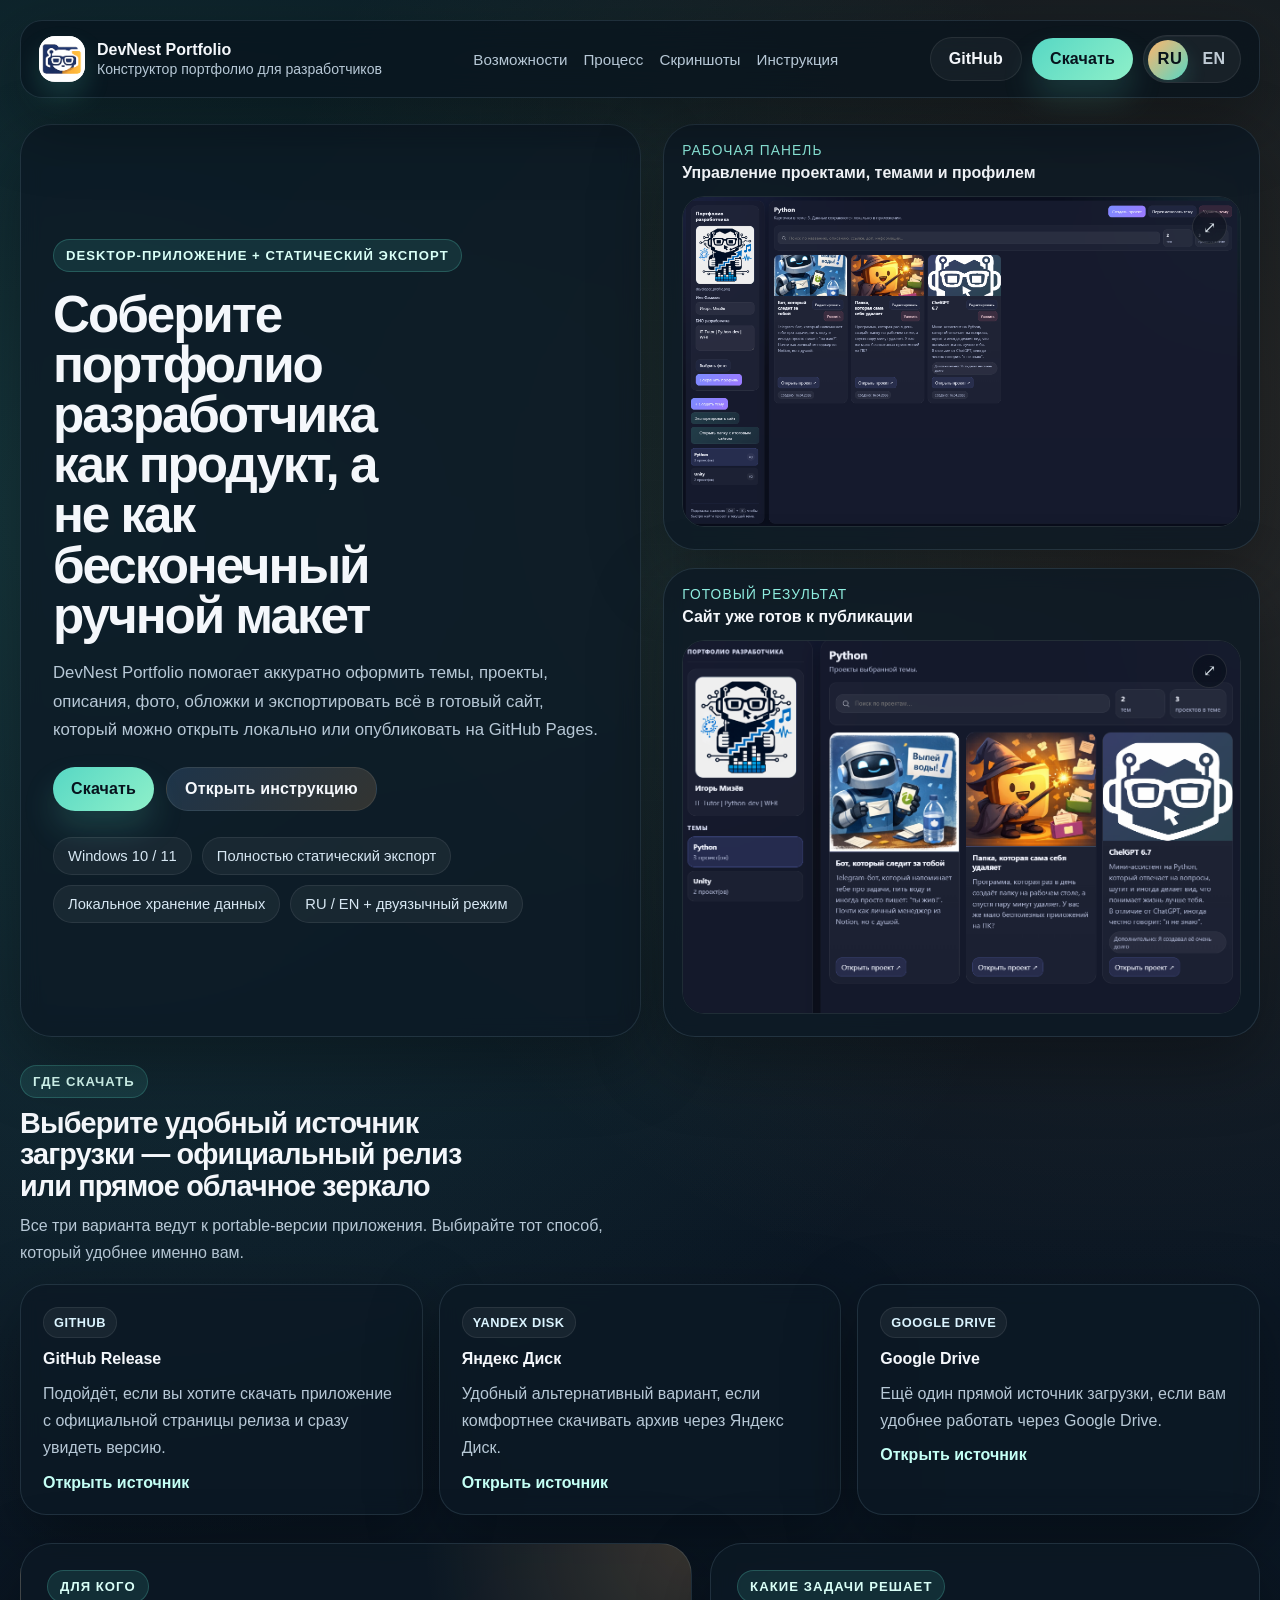
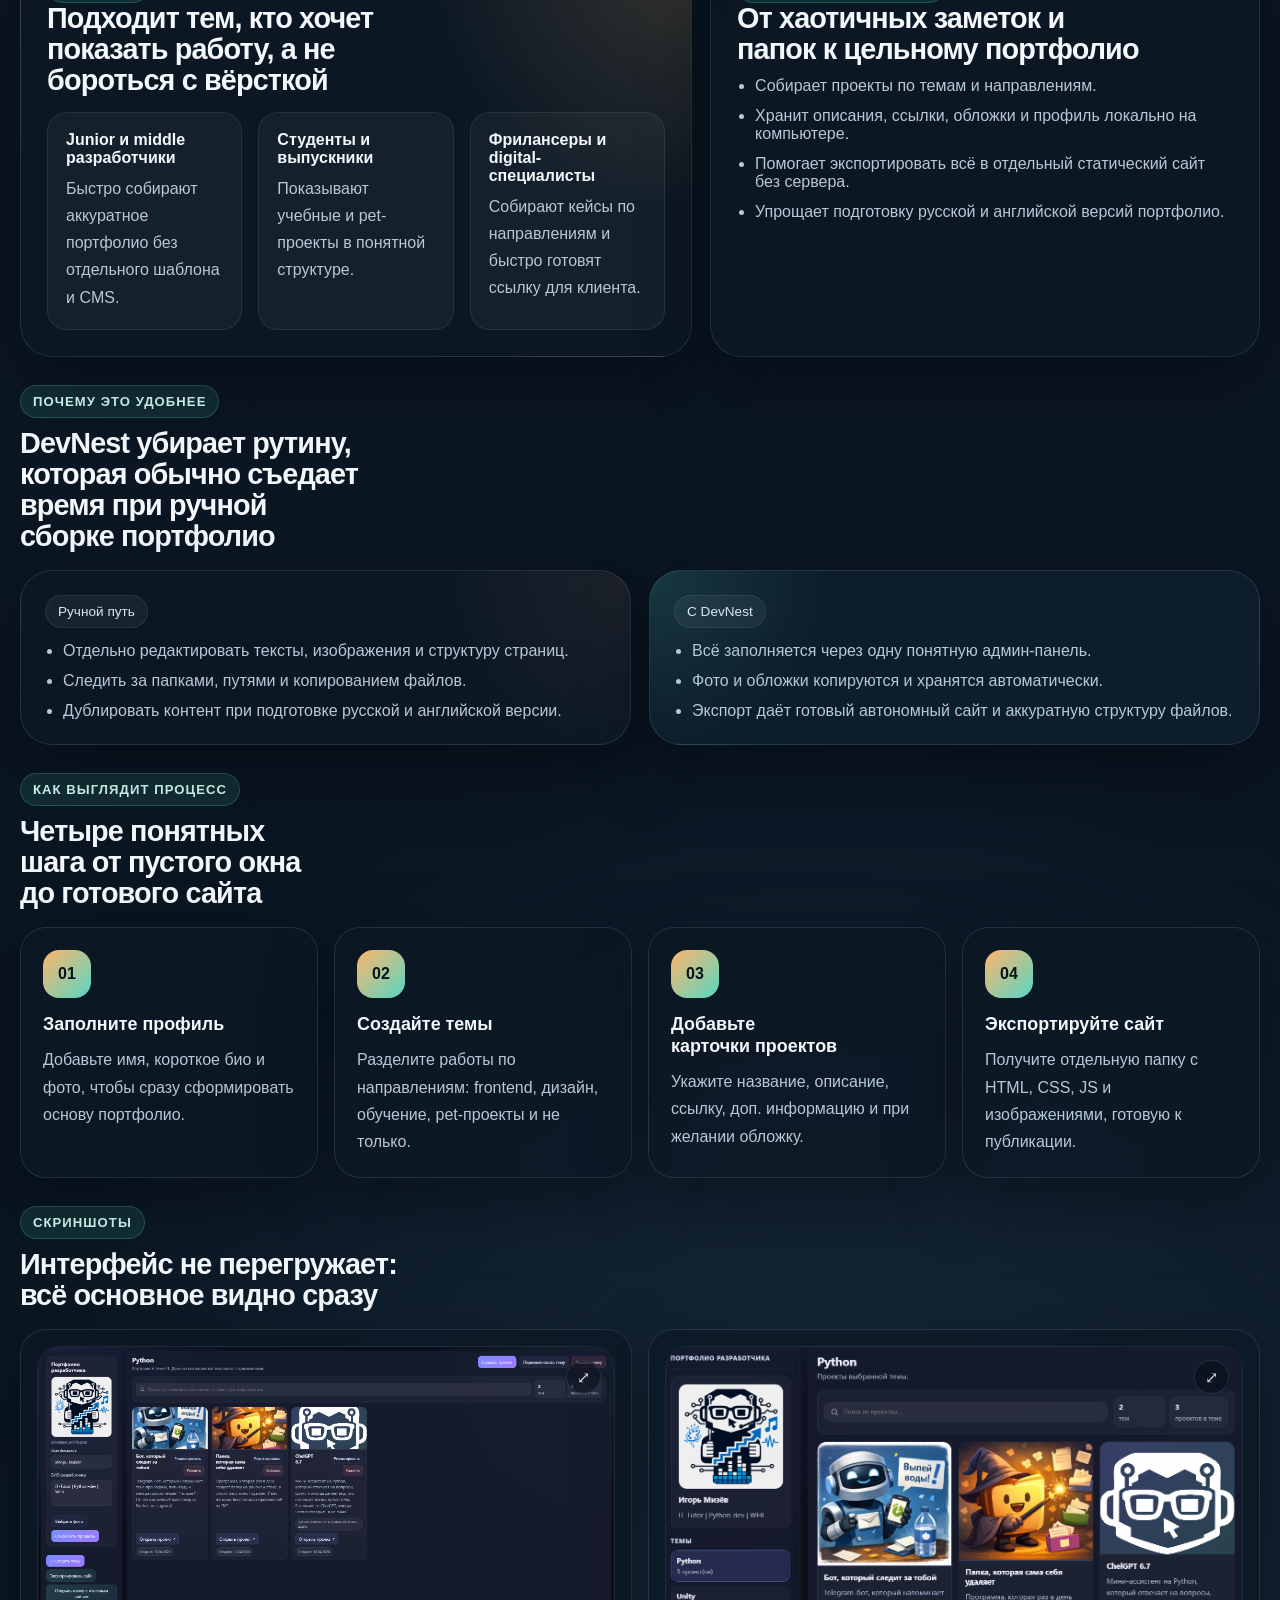
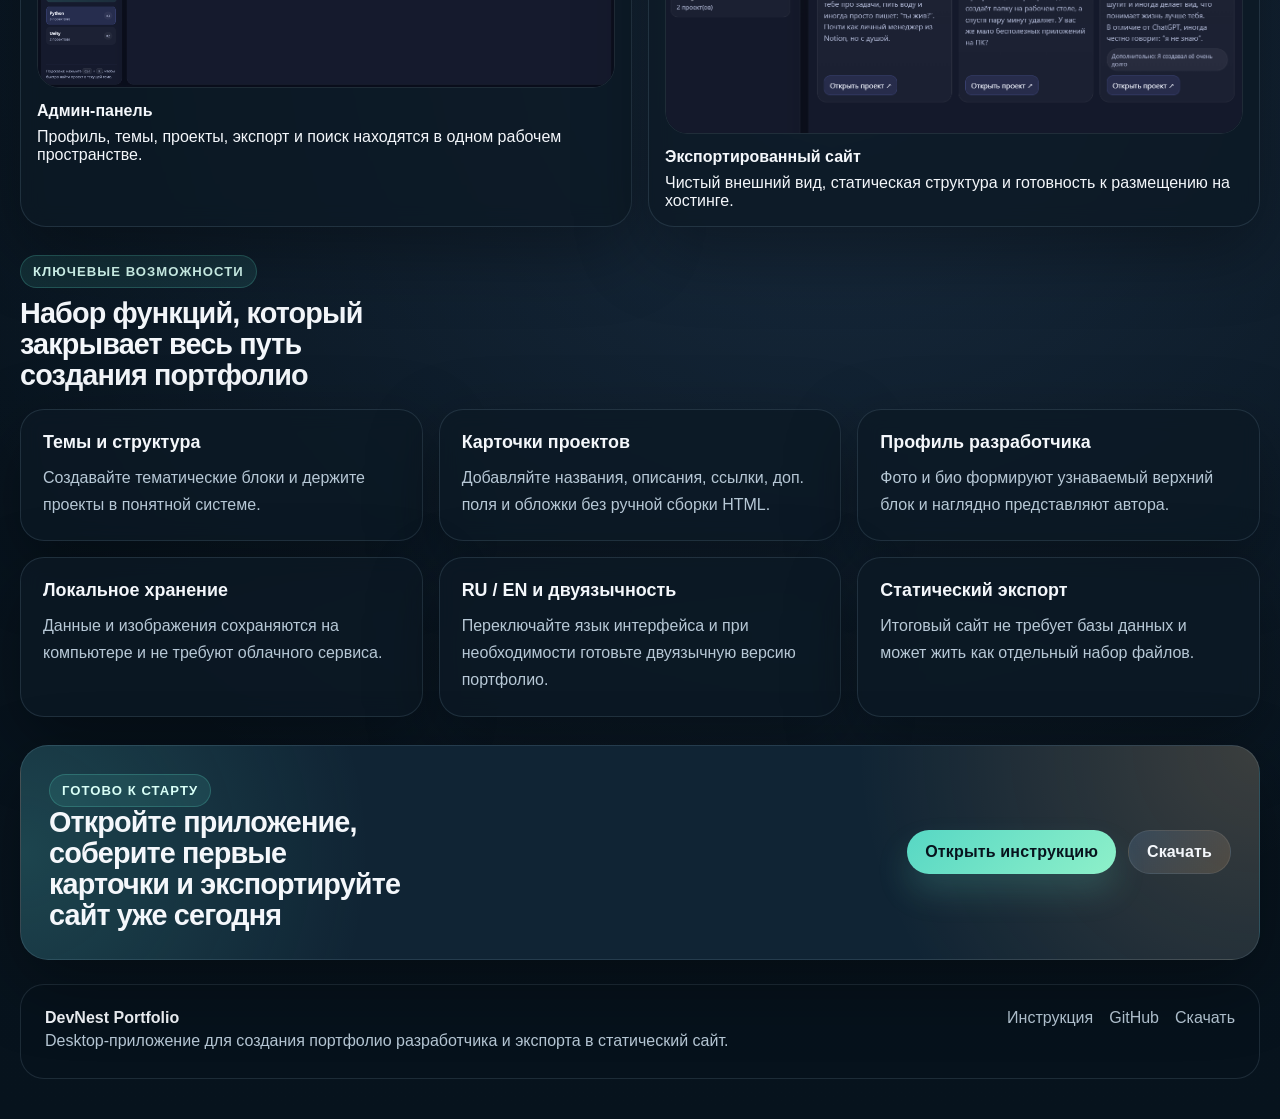
==== index.html @ 192e4713 "first commit" ====
<!DOCTYPE html>
<html lang="ru">
  <head>
    <meta charset="UTF-8" />
    <meta name="viewport" content="width=device-width, initial-scale=1.0" />
    <title>DevNest Portfolio</title>
    <meta
      name="description"
      content="DevNest Portfolio — desktop-приложение для создания портфолио разработчика и экспорта его в готовый статический сайт."
    />
    <link rel="icon" href="./assets/favicon/favicon.ico" sizes="any" />
    <link rel="icon" type="image/svg+xml" href="./assets/favicon/favicon.svg" />
    <link rel="icon" type="image/png" sizes="32x32" href="./assets/favicon/favicon.png" />
    <link rel="stylesheet" href="./assets/styles.css" />
  </head>
  <body data-page="home">
    <div class="site-shell">
      <header class="topbar">
        <a class="brand" href="./index.html">
          <span class="brand__mark">
            <img src="./assets/images/logo.png" alt="DevNest Portfolio logo" />
          </span>
          <span class="brand__text">
            <strong>DevNest Portfolio</strong>
            <span data-i18n="common.brandTag">Конструктор портфолио для разработчиков</span>
          </span>
        </a>

        <nav class="nav">
          <a href="#features" data-i18n="common.navFeatures">Возможности</a>
          <a href="#workflow" data-i18n="common.navWorkflow">Процесс</a>
          <a href="#screens" data-i18n="common.navScreens">Скриншоты</a>
          <a href="./guide.html" data-i18n="common.navGuide">Инструкция</a>
        </nav>

        <div class="topbar__actions">
          <a
            class="btn btn--ghost"
            href="https://github.com/Hasli4/portfolio-app"
            target="_blank"
            rel="noopener noreferrer"
            data-i18n="common.repo"
          >GitHub</a>
          <a class="btn btn--primary" href="#download-options" data-i18n="common.download">Скачать</a>
          <button class="lang-switch" type="button" role="switch" aria-checked="false" aria-label="Language switch" data-lang-toggle>
            <span class="lang-switch__option lang-switch__option--ru">RU</span>
            <span class="lang-switch__option lang-switch__option--en">EN</span>
          </button>
        </div>
      </header>

      <main>
        <section class="hero">
          <div class="hero__copy">
            <div class="eyebrow" data-i18n="home.heroEyebrow">Desktop-приложение + статический экспорт</div>
            <h1 data-i18n="home.heroTitle">
              Соберите портфолио разработчика как продукт, а не как бесконечный ручной макет
            </h1>
            <p class="hero__lead" data-i18n="home.heroLead">
              DevNest Portfolio помогает аккуратно оформить темы, проекты, описания, фото, обложки и экспортировать всё в готовый сайт, который можно открыть локально или опубликовать на GitHub Pages.
            </p>

            <div class="hero__actions">
              <a class="btn btn--primary" href="#download-options" data-i18n="common.download">Скачать</a>
              <a class="btn btn--secondary" href="./guide.html" data-i18n="common.openGuide">Открыть инструкцию</a>
            </div>

            <ul class="hero-badges">
              <li data-i18n="home.badgeWindows">Windows 10 / 11</li>
              <li data-i18n="home.badgeStatic">Полностью статический экспорт</li>
              <li data-i18n="home.badgeLocal">Локальное хранение данных</li>
              <li data-i18n="home.badgeLang">RU / EN + двуязычный режим</li>
            </ul>
          </div>

          <div class="hero__visual">
            <div class="hero-card hero-card--app">
              <div class="hero-card__meta">
                <span data-i18n="home.visualAdmin">Рабочая панель</span>
                <strong data-i18n="home.visualAdminCaption">Управление проектами, темами и профилем</strong>
              </div>
              <button
                class="zoomable-media"
                type="button"
                data-lightbox-src="./assets/images/admin-app.png"
                data-lightbox-alt="DevNest app interface"
              >
                <img src="./assets/images/admin-app.png" alt="DevNest app interface" />
                <span class="zoomable-media__overlay" aria-hidden="true">
                  <span class="zoomable-media__icon">⤢</span>
                  <span class="zoomable-media__label" data-i18n="common.zoomHint">Нажмите, чтобы увеличить</span>
                </span>
              </button>
            </div>

            <div class="hero-card hero-card--site">
              <div class="hero-card__meta">
                <span data-i18n="home.visualExport">Готовый результат</span>
                <strong data-i18n="home.visualExportCaption">Сайт уже готов к публикации</strong>
              </div>
              <button
                class="zoomable-media"
                type="button"
                data-lightbox-src="./assets/images/exported-site.png"
                data-lightbox-alt="Exported portfolio website"
              >
                <img src="./assets/images/exported-site.png" alt="Exported portfolio website" />
                <span class="zoomable-media__overlay" aria-hidden="true">
                  <span class="zoomable-media__icon">⤢</span>
                  <span class="zoomable-media__label" data-i18n="common.zoomHint">Нажмите, чтобы увеличить</span>
                </span>
              </button>
            </div>
          </div>
        </section>

        <section class="section section--downloads" id="download-options">
          <div class="section__head section__head--wide">
            <div class="eyebrow" data-i18n="common.downloadEyebrow">Где скачать</div>
            <h2 data-i18n="common.downloadTitle">Выберите удобный источник загрузки — официальный релиз или прямое облачное зеркало</h2>
            <p data-i18n="common.downloadLead">Все три варианта ведут к portable-версии приложения. Выбирайте тот способ, который удобнее именно вам.</p>
          </div>

          <div class="download-grid">
            <a class="download-card" href="https://github.com/Hasli4/portfolio-app/releases" target="_blank" rel="noopener noreferrer">
              <span class="download-card__badge">GitHub</span>
              <strong data-i18n="common.downloadGithubTitle">GitHub Release</strong>
              <p data-i18n="common.downloadGithubText">Подойдёт, если вы хотите скачать приложение с официальной страницы релиза и сразу увидеть версию.</p>
              <span class="download-card__action" data-i18n="common.downloadAction">Открыть источник</span>
            </a>

            <a class="download-card" href="https://disk.yandex.ru/d/iAhuzNTOZwnTJg" target="_blank" rel="noopener noreferrer">
              <span class="download-card__badge">Yandex Disk</span>
              <strong data-i18n="common.downloadYandexTitle">Яндекс Диск</strong>
              <p data-i18n="common.downloadYandexText">Удобный альтернативный вариант, если комфортнее скачивать архив через Яндекс Диск.</p>
              <span class="download-card__action" data-i18n="common.downloadAction">Открыть источник</span>
            </a>

            <a class="download-card" href="https://drive.google.com/file/d/1Xk36z5aqSjy_IJ3qOhTVUC0zpxQMRecx/view?usp=sharing" target="_blank" rel="noopener noreferrer">
              <span class="download-card__badge">Google Drive</span>
              <strong data-i18n="common.downloadDriveTitle">Google Drive</strong>
              <p data-i18n="common.downloadDriveText">Ещё один прямой источник загрузки, если вам удобнее работать через Google Drive.</p>
              <span class="download-card__action" data-i18n="common.downloadAction">Открыть источник</span>
            </a>
          </div>
        </section>

        <section class="section-grid">
          <article class="panel panel--accent">
            <div class="eyebrow" data-i18n="home.audienceEyebrow">Для кого</div>
            <h2 data-i18n="home.audienceTitle">Подходит тем, кто хочет показать работу, а не бороться с вёрсткой</h2>
            <div class="mini-grid">
              <div class="mini-card">
                <strong data-i18n="home.audience1Title">Junior и middle разработчики</strong>
                <p data-i18n="home.audience1Text">Быстро собирают аккуратное портфолио без отдельного шаблона и CMS.</p>
              </div>
              <div class="mini-card">
                <strong data-i18n="home.audience2Title">Студенты и выпускники</strong>
                <p data-i18n="home.audience2Text">Показывают учебные и pet-проекты в понятной структуре.</p>
              </div>
              <div class="mini-card">
                <strong data-i18n="home.audience3Title">Фрилансеры и digital-специалисты</strong>
                <p data-i18n="home.audience3Text">Собирают кейсы по направлениям и быстро готовят ссылку для клиента.</p>
              </div>
            </div>
          </article>

          <article class="panel">
            <div class="eyebrow" data-i18n="home.solveEyebrow">Какие задачи решает</div>
            <h2 data-i18n="home.solveTitle">От хаотичных заметок и папок к цельному портфолио</h2>
            <ul class="feature-list">
              <li data-i18n="home.solve1">Собирает проекты по темам и направлениям.</li>
              <li data-i18n="home.solve2">Хранит описания, ссылки, обложки и профиль локально на компьютере.</li>
              <li data-i18n="home.solve3">Помогает экспортировать всё в отдельный статический сайт без сервера.</li>
              <li data-i18n="home.solve4">Упрощает подготовку русской и английской версий портфолио.</li>
            </ul>
          </article>
        </section>

        <section class="section section--comparison" id="features">
          <div class="section__head">
            <div class="eyebrow" data-i18n="home.whyEyebrow">Почему это удобнее</div>
            <h2 data-i18n="home.whyTitle">DevNest убирает рутину, которая обычно съедает время при ручной сборке портфолио</h2>
          </div>

          <div class="comparison">
            <div class="comparison__col comparison__col--muted">
              <span class="comparison__label" data-i18n="home.manualLabel">Ручной путь</span>
              <ul>
                <li data-i18n="home.manual1">Отдельно редактировать тексты, изображения и структуру страниц.</li>
                <li data-i18n="home.manual2">Следить за папками, путями и копированием файлов.</li>
                <li data-i18n="home.manual3">Дублировать контент при подготовке русской и английской версии.</li>
              </ul>
            </div>

            <div class="comparison__col comparison__col--focus">
              <span class="comparison__label" data-i18n="home.productLabel">С DevNest</span>
              <ul>
                <li data-i18n="home.product1">Всё заполняется через одну понятную админ-панель.</li>
                <li data-i18n="home.product2">Фото и обложки копируются и хранятся автоматически.</li>
                <li data-i18n="home.product3">Экспорт даёт готовый автономный сайт и аккуратную структуру файлов.</li>
              </ul>
            </div>
          </div>
        </section>

        <section class="section" id="workflow">
          <div class="section__head">
            <div class="eyebrow" data-i18n="home.workflowEyebrow">Как выглядит процесс</div>
            <h2 data-i18n="home.workflowTitle">Четыре понятных шага от пустого окна до готового сайта</h2>
          </div>

          <div class="timeline">
            <article class="timeline-card">
              <span>01</span>
              <h3 data-i18n="home.step1Title">Заполните профиль</h3>
              <p data-i18n="home.step1Text">Добавьте имя, короткое био и фото, чтобы сразу сформировать основу портфолио.</p>
            </article>
            <article class="timeline-card">
              <span>02</span>
              <h3 data-i18n="home.step2Title">Создайте темы</h3>
              <p data-i18n="home.step2Text">Разделите работы по направлениям: frontend, дизайн, обучение, pet-проекты и не только.</p>
            </article>
            <article class="timeline-card">
              <span>03</span>
              <h3 data-i18n="home.step3Title">Добавьте карточки проектов</h3>
              <p data-i18n="home.step3Text">Укажите название, описание, ссылку, доп. информацию и при желании обложку.</p>
            </article>
            <article class="timeline-card">
              <span>04</span>
              <h3 data-i18n="home.step4Title">Экспортируйте сайт</h3>
              <p data-i18n="home.step4Text">Получите отдельную папку с HTML, CSS, JS и изображениями, готовую к публикации.</p>
            </article>
          </div>
        </section>

        <section class="section" id="screens">
          <div class="section__head section__head--wide">
            <div class="eyebrow" data-i18n="home.screenEyebrow">Скриншоты</div>
            <h2 data-i18n="home.screenTitle">Интерфейс не перегружает: всё основное видно сразу</h2>
          </div>

          <div class="shots">
            <figure class="shot-card">
              <button
                class="zoomable-media"
                type="button"
                data-lightbox-src="./assets/images/admin-app.png"
                data-lightbox-alt="Admin panel screenshot"
              >
                <img src="./assets/images/admin-app.png" alt="Admin panel screenshot" />
                <span class="zoomable-media__overlay" aria-hidden="true">
                  <span class="zoomable-media__icon">⤢</span>
                  <span class="zoomable-media__label" data-i18n="common.zoomHint">Нажмите, чтобы увеличить</span>
                </span>
              </button>
              <figcaption>
                <strong data-i18n="home.screen1Title">Админ-панель</strong>
                <span data-i18n="home.screen1Text">Профиль, темы, проекты, экспорт и поиск находятся в одном рабочем пространстве.</span>
              </figcaption>
            </figure>

            <figure class="shot-card">
              <button
                class="zoomable-media"
                type="button"
                data-lightbox-src="./assets/images/exported-site.png"
                data-lightbox-alt="Exported site screenshot"
              >
                <img src="./assets/images/exported-site.png" alt="Exported site screenshot" />
                <span class="zoomable-media__overlay" aria-hidden="true">
                  <span class="zoomable-media__icon">⤢</span>
                  <span class="zoomable-media__label" data-i18n="common.zoomHint">Нажмите, чтобы увеличить</span>
                </span>
              </button>
              <figcaption>
                <strong data-i18n="home.screen2Title">Экспортированный сайт</strong>
                <span data-i18n="home.screen2Text">Чистый внешний вид, статическая структура и готовность к размещению на хостинге.</span>
              </figcaption>
            </figure>
          </div>
        </section>

        <section class="section section--features">
          <div class="section__head">
            <div class="eyebrow" data-i18n="home.featureEyebrow">Ключевые возможности</div>
            <h2 data-i18n="home.featureTitle">Набор функций, который закрывает весь путь создания портфолио</h2>
          </div>

          <div class="feature-grid">
            <article class="feature-card">
              <h3 data-i18n="home.feature1Title">Темы и структура</h3>
              <p data-i18n="home.feature1Text">Создавайте тематические блоки и держите проекты в понятной системе.</p>
            </article>
            <article class="feature-card">
              <h3 data-i18n="home.feature2Title">Карточки проектов</h3>
              <p data-i18n="home.feature2Text">Добавляйте названия, описания, ссылки, доп. поля и обложки без ручной сборки HTML.</p>
            </article>
            <article class="feature-card">
              <h3 data-i18n="home.feature3Title">Профиль разработчика</h3>
              <p data-i18n="home.feature3Text">Фото и био формируют узнаваемый верхний блок и наглядно представляют автора.</p>
            </article>
            <article class="feature-card">
              <h3 data-i18n="home.feature4Title">Локальное хранение</h3>
              <p data-i18n="home.feature4Text">Данные и изображения сохраняются на компьютере и не требуют облачного сервиса.</p>
            </article>
            <article class="feature-card">
              <h3 data-i18n="home.feature5Title">RU / EN и двуязычность</h3>
              <p data-i18n="home.feature5Text">Переключайте язык интерфейса и при необходимости готовьте двуязычную версию портфолио.</p>
            </article>
            <article class="feature-card">
              <h3 data-i18n="home.feature6Title">Статический экспорт</h3>
              <p data-i18n="home.feature6Text">Итоговый сайт не требует базы данных и может жить как отдельный набор файлов.</p>
            </article>
          </div>
        </section>

        <section class="cta-strip">
          <div>
            <div class="eyebrow" data-i18n="home.ctaEyebrow">Готово к старту</div>
            <h2 data-i18n="home.ctaTitle">Откройте приложение, соберите первые карточки и экспортируйте сайт уже сегодня</h2>
          </div>
          <div class="cta-strip__actions">
            <a class="btn btn--primary" href="./guide.html" data-i18n="common.openGuide">Открыть инструкцию</a>
            <a class="btn btn--secondary" href="#download-options" data-i18n="common.download">Скачать</a>
          </div>
        </section>
      </main>

      <footer class="footer">
        <div>
          <strong>DevNest Portfolio</strong>
          <p data-i18n="common.footerText">Desktop-приложение для создания портфолио разработчика и экспорта в статический сайт.</p>
        </div>
        <div class="footer__links">
          <a href="./guide.html" data-i18n="common.navGuide">Инструкция</a>
          <a href="https://github.com/Hasli4/portfolio-app" target="_blank" rel="noopener noreferrer">GitHub</a>
          <a href="#download-options" data-i18n="common.download">Скачать</a>
        </div>
      </footer>
    </div>

    <div class="lightbox" id="lightbox" hidden>
      <button class="lightbox__backdrop" type="button" aria-label="Close preview"></button>
      <div class="lightbox__dialog" role="dialog" aria-modal="true">
        <button class="lightbox__close" type="button" aria-label="Close preview">×</button>
        <img class="lightbox__image" src="" alt="" />
      </div>
    </div>

    <script src="./assets/script.js"></script>
  </body>
</html>
---- assets/styles.css ----
:root{
  --bg:#07131d;
  --bg-2:#0d1d2a;
  --panel:rgba(12,25,37,.78);
  --panel-strong:#102434;
  --card:rgba(16,35,51,.72);
  --line:rgba(185,224,255,.12);
  --text:#f4f7fb;
  --muted:#b7c8d6;
  --accent:#57d7c4;
  --accent-2:#ffb56b;
  --accent-3:#7ab6ff;
  --danger:#ff8e7d;
  --shadow:0 24px 70px rgba(0,0,0,.34);
  --radius-xl:32px;
  --radius-lg:24px;
  --radius-md:18px;
  --radius-sm:14px;
  --content:1240px;
}

*{box-sizing:border-box}
html{scroll-behavior:smooth}
body{
  margin:0;
  color:var(--text);
  font-family:"Aptos","Segoe UI Variable Text","Trebuchet MS",sans-serif;
  background:
    radial-gradient(circle at 8% 12%, rgba(87,215,196,.18), transparent 26%),
    radial-gradient(circle at 88% 10%, rgba(255,181,107,.14), transparent 22%),
    radial-gradient(circle at 65% 75%, rgba(122,182,255,.14), transparent 28%),
    linear-gradient(180deg, #07131d, #0b1724 30%, #07131d);
  min-height:100vh;
}

body::before{
  content:"";
  position:fixed;
  inset:0;
  pointer-events:none;
  background-image:linear-gradient(rgba(255,255,255,.02) 1px, transparent 1px), linear-gradient(90deg, rgba(255,255,255,.02) 1px, transparent 1px);
  background-size:32px 32px;
  mask-image:radial-gradient(circle at center, #000 44%, transparent 88%);
  opacity:.45;
}

body.lightbox-open{
  overflow:hidden;
}

img{display:block;max-width:100%}
a{text-decoration:none;color:inherit}
figure{margin:0}
button{font:inherit}

.site-shell{
  width:min(calc(100% - 32px), var(--content));
  margin:0 auto;
  padding:20px 0 40px;
}

.topbar{
  position:sticky;
  top:14px;
  z-index:40;
  display:flex;
  align-items:center;
  justify-content:space-between;
  gap:18px;
  padding:14px 18px;
  border:1px solid var(--line);
  border-radius:22px;
  background:rgba(8,18,28,.72);
  backdrop-filter:blur(16px);
  box-shadow:var(--shadow);
}

.brand{
  display:flex;
  align-items:center;
  gap:12px;
  min-width:0;
}

.brand__mark{
  width:46px;
  height:46px;
  border-radius:16px;
  display:grid;
  place-items:center;
  overflow:hidden;
  background:#fff;
  box-shadow:0 14px 26px rgba(87,215,196,.18);
}

.brand__mark img{
  width:100%;
  height:100%;
  object-fit:cover;
}

.brand__text{
  display:grid;
  gap:2px;
}

.brand__text strong{
  font-size:1rem;
}

.brand__text span{
  color:var(--muted);
  font-size:.88rem;
}

.nav{
  display:flex;
  flex-wrap:wrap;
  justify-content:center;
  gap:10px 16px;
}

.nav a{
  color:var(--muted);
  font-size:.95rem;
  transition:color .2s ease;
}

.nav a:hover{
  color:var(--text);
}

.topbar__actions{
  display:flex;
  align-items:center;
  justify-content:flex-end;
  gap:10px;
  flex-wrap:wrap;
}

.btn{
  border:none;
  border-radius:999px;
  padding:12px 18px;
  display:inline-flex;
  align-items:center;
  justify-content:center;
  gap:8px;
  font-weight:700;
  letter-spacing:.01em;
  transition:transform .18s ease, background .18s ease, border-color .18s ease, color .18s ease;
}

.btn:hover{transform:translateY(-1px)}

.btn--primary{
  color:#07131d;
  background:linear-gradient(135deg, var(--accent), #8ef0c9);
  box-shadow:0 18px 32px rgba(87,215,196,.18);
}

.btn--secondary{
  color:var(--text);
  background:linear-gradient(135deg, rgba(122,182,255,.16), rgba(255,181,107,.16));
  border:1px solid rgba(255,255,255,.08);
}

.btn--ghost{
  color:var(--text);
  background:rgba(255,255,255,.04);
  border:1px solid rgba(255,255,255,.08);
}

.lang-switch{
  position:relative;
  min-width:96px;
  height:48px;
  padding:4px;
  border-radius:999px;
  display:grid;
  grid-template-columns:1fr 1fr;
  align-items:center;
  border:none;
  color:var(--text);
  background:rgba(255,255,255,.05);
  border:1px solid rgba(255,255,255,.08);
  cursor:pointer;
  overflow:hidden;
  isolation:isolate;
  box-shadow:inset 0 1px 0 rgba(255,255,255,.04);
  transition:transform .18s ease, border-color .28s ease, box-shadow .28s ease, background .28s ease;
}

.lang-switch:hover{
  transform:translateY(-1px);
  border-color:rgba(143,238,224,.24);
  box-shadow:0 12px 26px rgba(0,0,0,.18), inset 0 1px 0 rgba(255,255,255,.05);
}

.lang-switch::before{
  content:"";
  position:absolute;
  top:4px;
  left:4px;
  width:40px;
  height:40px;
  border-radius:999px;
  background:linear-gradient(135deg, var(--accent-2), var(--accent));
  box-shadow:0 10px 20px rgba(87,215,196,.16);
  z-index:0;
  transition:transform .36s cubic-bezier(.22,.8,.24,1), box-shadow .28s ease, filter .28s ease;
}

body[data-language="en"] .lang-switch::before{
  transform:translateX(44px);
}

.lang-switch:active::before{
  filter:saturate(1.06);
}

.lang-switch__option{
  position:relative;
  z-index:1;
  display:grid;
  place-items:center;
  min-width:44px;
  height:100%;
  color:var(--muted);
  font-weight:800;
  letter-spacing:.03em;
  transition:color .28s ease, transform .28s ease, letter-spacing .28s ease, opacity .28s ease;
}

body[data-language="ru"] .lang-switch__option--ru,
body[data-language="en"] .lang-switch__option--en{
  color:#08131a;
  transform:translateY(-.5px) scale(1.03);
}

body[data-language="ru"] .lang-switch__option--en,
body[data-language="en"] .lang-switch__option--ru{
  color:#d0dbe5;
  opacity:.92;
}

main{
  display:grid;
  gap:28px;
  margin-top:26px;
}

.hero{
  display:grid;
  grid-template-columns:1.02fr .98fr;
  gap:22px;
  align-items:stretch;
}

.hero--guide{
  grid-template-columns:1.08fr .92fr;
}

.hero__copy,
.guide-sidecard,
.panel,
.comparison__col,
.timeline-card,
.shot-card,
.feature-card,
.step-card,
.info-card,
.callout,
.cta-strip,
.hero-card,
.download-card{
  border:1px solid var(--line);
  background:var(--panel);
  backdrop-filter:blur(10px);
  box-shadow:var(--shadow);
}

.hero__copy{
  padding:32px;
  border-radius:var(--radius-xl);
  display:grid;
  align-content:center;
  gap:18px;
}

.eyebrow{
  width:fit-content;
  padding:8px 12px;
  border-radius:999px;
  color:#d9fff7;
  background:rgba(87,215,196,.12);
  border:1px solid rgba(87,215,196,.24);
  font-size:.82rem;
  font-weight:700;
  letter-spacing:.08em;
  text-transform:uppercase;
}

h1,h2,h3,strong{
  font-family:"Aptos Display","Segoe UI Variable Display","Trebuchet MS",sans-serif;
}

h1{
  margin:0;
  font-size:clamp(2.55rem, 4vw, 4.9rem);
  line-height:.98;
  letter-spacing:-.04em;
  max-width:13.5ch;
  text-wrap:balance;
}

h2{
  margin:0;
  font-size:clamp(1.62rem, 2.25vw, 2.6rem);
  line-height:1.08;
  letter-spacing:-.03em;
  max-width:26ch;
  text-wrap:balance;
}

h3{
  margin:0;
  font-size:1.12rem;
  line-height:1.22;
  text-wrap:balance;
}

p{
  margin:0;
  color:var(--muted);
  line-height:1.7;
}

.hero__lead{
  font-size:1.05rem;
  max-width:60ch;
}

.hero__actions{
  display:flex;
  flex-wrap:wrap;
  gap:12px;
  margin-top:4px;
}

.hero-badges{
  list-style:none;
  padding:0;
  margin:8px 0 0;
  display:flex;
  flex-wrap:wrap;
  gap:10px;
}

.hero-badges li{
  padding:10px 14px;
  border-radius:999px;
  background:rgba(255,255,255,.05);
  border:1px solid rgba(255,255,255,.08);
  color:#d7e7f3;
  font-size:.92rem;
}

.hero__visual{
  display:grid;
  gap:18px;
}

.hero-card{
  padding:18px;
  border-radius:var(--radius-xl);
  overflow:hidden;
}

.hero-card__meta{
  display:grid;
  gap:6px;
  margin-bottom:14px;
}

.hero-card__meta span{
  color:#8feee0;
  font-size:.86rem;
  text-transform:uppercase;
  letter-spacing:.08em;
}

.guide-sidecard{
  padding:28px;
  border-radius:var(--radius-xl);
}

.guide-sidecard strong{
  display:block;
  margin-bottom:12px;
  font-size:1.18rem;
}

.guide-sidecard ol{
  margin:0;
  padding-left:22px;
  color:var(--muted);
  display:grid;
  gap:12px;
  line-height:1.6;
}

.section,
.section-grid{
  display:grid;
  gap:18px;
}

.section-grid{
  grid-template-columns:1.1fr .9fr;
}

.section__head{
  display:grid;
  gap:10px;
}

.section__head p{
  max-width:72ch;
}

.section__head--wide h2{
  max-width:34ch;
}

.panel{
  padding:26px;
  border-radius:var(--radius-xl);
}

.panel--accent{
  background:
    radial-gradient(circle at right top, rgba(255,181,107,.18), transparent 34%),
    var(--panel);
}

.mini-grid,
.feature-grid,
.step-list,
.timeline,
.shots,
.download-grid,
.guide-visual-grid{
  display:grid;
  gap:16px;
}

.mini-grid{
  grid-template-columns:repeat(3, 1fr);
  margin-top:16px;
}

.mini-card{
  padding:18px;
  border-radius:20px;
  background:rgba(255,255,255,.04);
  border:1px solid rgba(255,255,255,.08);
}

.mini-card strong{
  display:block;
  margin-bottom:8px;
}

.feature-list{
  margin:12px 0 0;
  padding-left:18px;
  display:grid;
  gap:12px;
  color:var(--muted);
}

.download-grid{
  grid-template-columns:repeat(3, 1fr);
}

.download-card{
  min-height:100%;
  padding:22px;
  border-radius:26px;
  display:grid;
  align-content:start;
  gap:12px;
  transition:transform .18s ease, border-color .18s ease, background .18s ease;
}

.download-card:hover{
  transform:translateY(-2px);
  border-color:rgba(143,238,224,.24);
  background:
    radial-gradient(circle at right top, rgba(122,182,255,.14), transparent 34%),
    rgba(14,29,43,.88);
}

.download-card__badge{
  width:fit-content;
  padding:7px 10px;
  border-radius:999px;
  color:#dbf4ff;
  background:rgba(255,255,255,.05);
  border:1px solid rgba(255,255,255,.08);
  font-size:.8rem;
  font-weight:700;
  letter-spacing:.04em;
  text-transform:uppercase;
}

.download-card__action{
  color:#c4fff5;
  font-weight:700;
}

.comparison{
  display:grid;
  grid-template-columns:repeat(2, 1fr);
  gap:18px;
}

.comparison__col{
  padding:24px;
  border-radius:var(--radius-xl);
}

.comparison__col--focus{
  background:
    radial-gradient(circle at left top, rgba(87,215,196,.14), transparent 28%),
    rgba(14,31,46,.88);
}

.comparison__col--muted{
  background:
    radial-gradient(circle at right top, rgba(255,142,125,.08), transparent 30%),
    rgba(13,26,39,.74);
}

.comparison__label{
  display:inline-flex;
  margin-bottom:14px;
  padding:8px 12px;
  border-radius:999px;
  font-size:.85rem;
  color:#d7e7f3;
  background:rgba(255,255,255,.05);
  border:1px solid rgba(255,255,255,.08);
}

.comparison ul{
  margin:0;
  padding-left:18px;
  color:var(--muted);
  display:grid;
  gap:12px;
}

.timeline{
  grid-template-columns:repeat(4, 1fr);
}

.timeline-card{
  position:relative;
  padding:22px;
  border-radius:26px;
}

.timeline-card > span,
.step-card > span{
  display:inline-grid;
  place-items:center;
  width:48px;
  height:48px;
  border-radius:16px;
  color:#08131a;
  background:linear-gradient(135deg, var(--accent-2), var(--accent));
  font-weight:800;
  margin-bottom:16px;
}

.timeline-card p,
.step-card p,
.feature-card p,
.info-card p,
.callout p{
  margin-top:10px;
}

.shots{
  grid-template-columns:repeat(2, 1fr);
}

.guide-visual-grid{
  grid-template-columns:repeat(2, 1fr);
}

.section--usage{
  gap:20px;
}

.usage-walkthrough,
.guide-map-card{
  padding:22px;
  border:1px solid var(--line);
  border-radius:var(--radius-xl);
  background:var(--panel);
  backdrop-filter:blur(10px);
  box-shadow:var(--shadow);
}

.usage-walkthrough{
  display:grid;
  gap:18px;
}

.usage-steps{
  display:grid;
  grid-template-columns:repeat(4, 1fr);
  gap:12px;
}

.usage-step{
  padding:16px 18px;
  border-radius:22px;
  border:1px solid rgba(255,255,255,.08);
  background:rgba(255,255,255,.035);
  color:var(--text);
  display:flex;
  align-items:flex-start;
  gap:14px;
  text-align:left;
  cursor:pointer;
  transition:transform .18s ease, border-color .18s ease, background .18s ease, box-shadow .18s ease;
}

.usage-step:hover{
  transform:translateY(-1px);
  border-color:rgba(143,238,224,.24);
  background:rgba(255,255,255,.05);
}

.usage-step.is-active{
  border-color:rgba(143,238,224,.32);
  background:
    radial-gradient(circle at left top, rgba(122,182,255,.14), transparent 34%),
    rgba(14,29,43,.88);
  box-shadow:0 18px 36px rgba(0,0,0,.24);
}

.usage-step__num,
.usage-slide__kicker{
  width:fit-content;
  min-width:54px;
  padding:8px 12px;
  border-radius:999px;
  display:inline-flex;
  justify-content:center;
  align-items:center;
  color:#08131a;
  background:linear-gradient(135deg, var(--accent-2), var(--accent));
  font-weight:800;
  letter-spacing:.06em;
}

.usage-step__text{
  display:grid;
  gap:6px;
}

.usage-step__text strong{
  font-size:1rem;
  line-height:1.2;
}

.usage-step__text small{
  color:var(--muted);
  font-size:.88rem;
  line-height:1.35;
}

.usage-panels{
  display:grid;
}

.usage-slide{
  display:none;
  grid-template-columns:minmax(0, .82fr) minmax(0, 1.18fr);
  gap:18px;
  align-items:stretch;
}

.usage-slide.is-active{
  display:grid;
}

.usage-slide__copy{
  padding:26px;
  border-radius:28px;
  border:1px solid rgba(255,255,255,.08);
  background:
    radial-gradient(circle at right top, rgba(122,182,255,.12), transparent 30%),
    rgba(13,27,40,.8);
  display:grid;
  align-content:start;
  gap:14px;
}

.usage-slide__copy h3{
  font-size:clamp(1.4rem, 2vw, 2rem);
}

.usage-slide__copy p{
  font-size:1rem;
}

.usage-slide__visual{
  margin:0;
  width:100%;
  max-width:520px;
  justify-self:center;
  align-self:start;
}

.usage-slide__visual .zoomable-media{
  display:grid;
  justify-items:center;
}

.usage-slide__visual .zoomable-media img{
  width:auto;
  max-width:100%;
  max-height:460px;
  margin:0 auto;
}

.usage-slide__visual figcaption{
  display:grid;
  gap:8px;
}

.guide-map-card{
  display:grid;
  grid-template-columns:minmax(0, .42fr) minmax(0, .58fr);
  gap:18px;
  align-items:center;
}

.guide-map-card__copy{
  display:grid;
  gap:14px;
  align-content:center;
}

.guide-map-card__hint{
  font-size:.96rem;
}

.guide-map-card__media{
  display:grid;
}

.lang-asset{
  margin:0;
}

body[data-language="ru"] .lang-asset--en,
body[data-language="en"] .lang-asset--ru{
  display:none;
}

.shot-card--map{
  padding:18px;
}

.shot-card--map .zoomable-media{
  margin-bottom:0;
}

.shot-card{
  padding:16px;
  border-radius:26px;
}

.shot-card .zoomable-media,
.shot-card > img{
  margin-bottom:14px;
}

.shot-card figcaption{
  display:grid;
  gap:8px;
}

.shot-card--compact{
  position:sticky;
  top:104px;
}

.zoomable-media{
  position:relative;
  width:100%;
  padding:0;
  border:none;
  background:transparent;
  border-radius:22px;
  overflow:hidden;
  cursor:zoom-in;
}

.zoomable-media img{
  width:100%;
  border-radius:22px;
  border:1px solid rgba(255,255,255,.08);
  transition:transform .28s ease, filter .28s ease;
}

.zoomable-media:hover img,
.zoomable-media:focus-visible img{
  transform:scale(1.02);
  filter:saturate(1.05);
}

.zoomable-media:focus-visible{
  outline:2px solid rgba(143,238,224,.65);
  outline-offset:4px;
}

.zoomable-media__overlay{
  position:absolute;
  inset:0;
  pointer-events:none;
}

.zoomable-media__icon{
  position:absolute;
  top:14px;
  right:14px;
  min-width:34px;
  height:34px;
  padding:0 10px;
  border-radius:999px;
  display:grid;
  place-items:center;
  color:#eff9ff;
  background:rgba(4,10,16,.48);
  border:1px solid rgba(255,255,255,.12);
  backdrop-filter:blur(10px);
  opacity:.86;
  transition:transform .22s ease, opacity .22s ease, background .22s ease;
}

.zoomable-media__label{
  position:absolute;
  right:14px;
  bottom:14px;
  max-width:min(70%, 220px);
  padding:8px 12px;
  border-radius:999px;
  color:#eff9ff;
  font-size:.82rem;
  line-height:1.2;
  background:rgba(4,10,16,.7);
  border:1px solid rgba(255,255,255,.12);
  backdrop-filter:blur(10px);
  opacity:0;
  transform:translateY(8px);
  transition:opacity .22s ease, transform .22s ease;
}

.zoomable-media:hover .zoomable-media__label,
.zoomable-media:focus-visible .zoomable-media__label{
  opacity:1;
  transform:translateY(0);
}

.zoomable-media:hover .zoomable-media__icon,
.zoomable-media:focus-visible .zoomable-media__icon{
  opacity:1;
  transform:scale(1.04);
  background:rgba(6,18,28,.74);
}

.section--features .feature-grid{
  grid-template-columns:repeat(3, 1fr);
}

.feature-card{
  padding:22px;
  border-radius:24px;
}

.step-list{
  grid-template-columns:repeat(4, 1fr);
}

.step-list--wide{
  grid-template-columns:repeat(4, 1fr);
}

.step-card{
  padding:22px;
  border-radius:24px;
}

.step-note{
  display:block;
  margin-top:10px;
  color:#98acbd;
  font-size:.93rem;
  line-height:1.55;
  opacity:.9;
}

.step-note i{
  font-style:italic;
}

.section--split .content-split{
  display:grid;
  grid-template-columns:1.1fr .9fr;
  gap:18px;
}

.content-split__main,
.stack-cards{
  display:grid;
  gap:16px;
}

.info-card{
  padding:22px;
  border-radius:24px;
}

.callout{
  padding:22px 24px;
  border-radius:24px;
  background:
    radial-gradient(circle at right top, rgba(122,182,255,.14), transparent 26%),
    var(--panel);
}

.callout--muted{
  background:
    radial-gradient(circle at right top, rgba(255,181,107,.12), transparent 26%),
    rgba(13,26,39,.74);
}

.cta-strip{
  padding:28px;
  border-radius:28px;
  display:flex;
  align-items:center;
  justify-content:space-between;
  gap:18px;
  background:
    radial-gradient(circle at right top, rgba(255,181,107,.18), transparent 32%),
    radial-gradient(circle at left center, rgba(87,215,196,.18), transparent 28%),
    var(--panel-strong);
}

.cta-strip__actions{
  display:flex;
  flex-wrap:wrap;
  gap:12px;
}

.footer{
  margin-top:24px;
  padding:24px;
  border-radius:24px;
  border:1px solid var(--line);
  background:rgba(8,18,28,.58);
  display:flex;
  align-items:flex-start;
  justify-content:space-between;
  gap:18px;
}

.footer__links{
  display:flex;
  flex-wrap:wrap;
  gap:12px 16px;
  color:var(--muted);
}

.footer__links a:hover{
  color:var(--text);
}

.lightbox{
  position:fixed;
  inset:0;
  z-index:120;
  display:grid;
  place-items:center;
  padding:24px;
}

.lightbox[hidden]{
  display:none;
}

.lightbox__backdrop{
  position:absolute;
  inset:0;
  border:none;
  background:rgba(2,7,12,.82);
  backdrop-filter:blur(8px);
  cursor:pointer;
}

.lightbox__dialog{
  position:relative;
  z-index:1;
  width:min(94vw, 1420px);
  max-height:90vh;
  padding:18px;
  border-radius:28px;
  border:1px solid rgba(255,255,255,.1);
  background:rgba(7,18,28,.92);
  box-shadow:0 40px 100px rgba(0,0,0,.45);
}

.lightbox__image{
  width:100%;
  max-height:calc(90vh - 36px);
  object-fit:contain;
  border-radius:18px;
  border:1px solid rgba(255,255,255,.08);
}

.lightbox__close{
  position:absolute;
  top:12px;
  right:12px;
  width:42px;
  height:42px;
  border:none;
  border-radius:999px;
  color:var(--text);
  background:rgba(5,14,22,.84);
  border:1px solid rgba(255,255,255,.1);
  cursor:pointer;
  font-size:1.4rem;
  line-height:1;
}

@media (max-width: 1160px){
  .hero,
  .hero--guide,
  .section-grid,
  .section--split .content-split,
  .comparison,
  .timeline,
  .step-list,
  .step-list--wide,
  .section--features .feature-grid,
  .shots,
  .mini-grid,
  .download-grid,
  .guide-visual-grid{
    grid-template-columns:1fr 1fr;
  }

  .hero,
  .hero--guide{
    grid-template-columns:1fr;
  }

  .usage-steps{
    grid-template-columns:1fr 1fr;
  }

  .usage-slide,
  .guide-map-card{
    grid-template-columns:1fr;
  }

  .usage-slide__visual{
    width:100%;
    max-width:100%;
    justify-self:stretch;
  }
}

@media (max-width: 860px){
  .site-shell{
    width:min(calc(100% - 20px), var(--content));
    padding-top:14px;
  }

  .topbar,
  .hero__actions,
  .cta-strip,
  .footer{
    flex-direction:column;
    align-items:flex-start;
  }

  .nav,
  .topbar__actions{
    width:100%;
    justify-content:flex-start;
  }

  .section-grid,
  .comparison,
  .timeline,
  .shots,
  .mini-grid,
  .step-list,
  .step-list--wide,
  .section--features .feature-grid,
  .section--split .content-split,
  .download-grid,
  .guide-visual-grid{
    grid-template-columns:1fr;
  }

  .hero__copy,
  .guide-sidecard,
  .panel,
  .comparison__col,
  .cta-strip,
  .usage-walkthrough,
  .guide-map-card{
    padding:22px;
  }

  h1{
    max-width:100%;
    font-size:clamp(2.3rem, 11vw, 3.9rem);
  }

  h2,
  .section__head--wide h2{
    max-width:100%;
  }

  .shot-card--compact{
    position:static;
  }

  .zoomable-media__label{
    max-width:78%;
    font-size:.78rem;
  }

  .usage-steps{
    grid-template-columns:1fr;
  }

  .usage-step{
    padding:14px 16px;
  }

  .usage-slide__copy{
    padding:22px;
  }
}
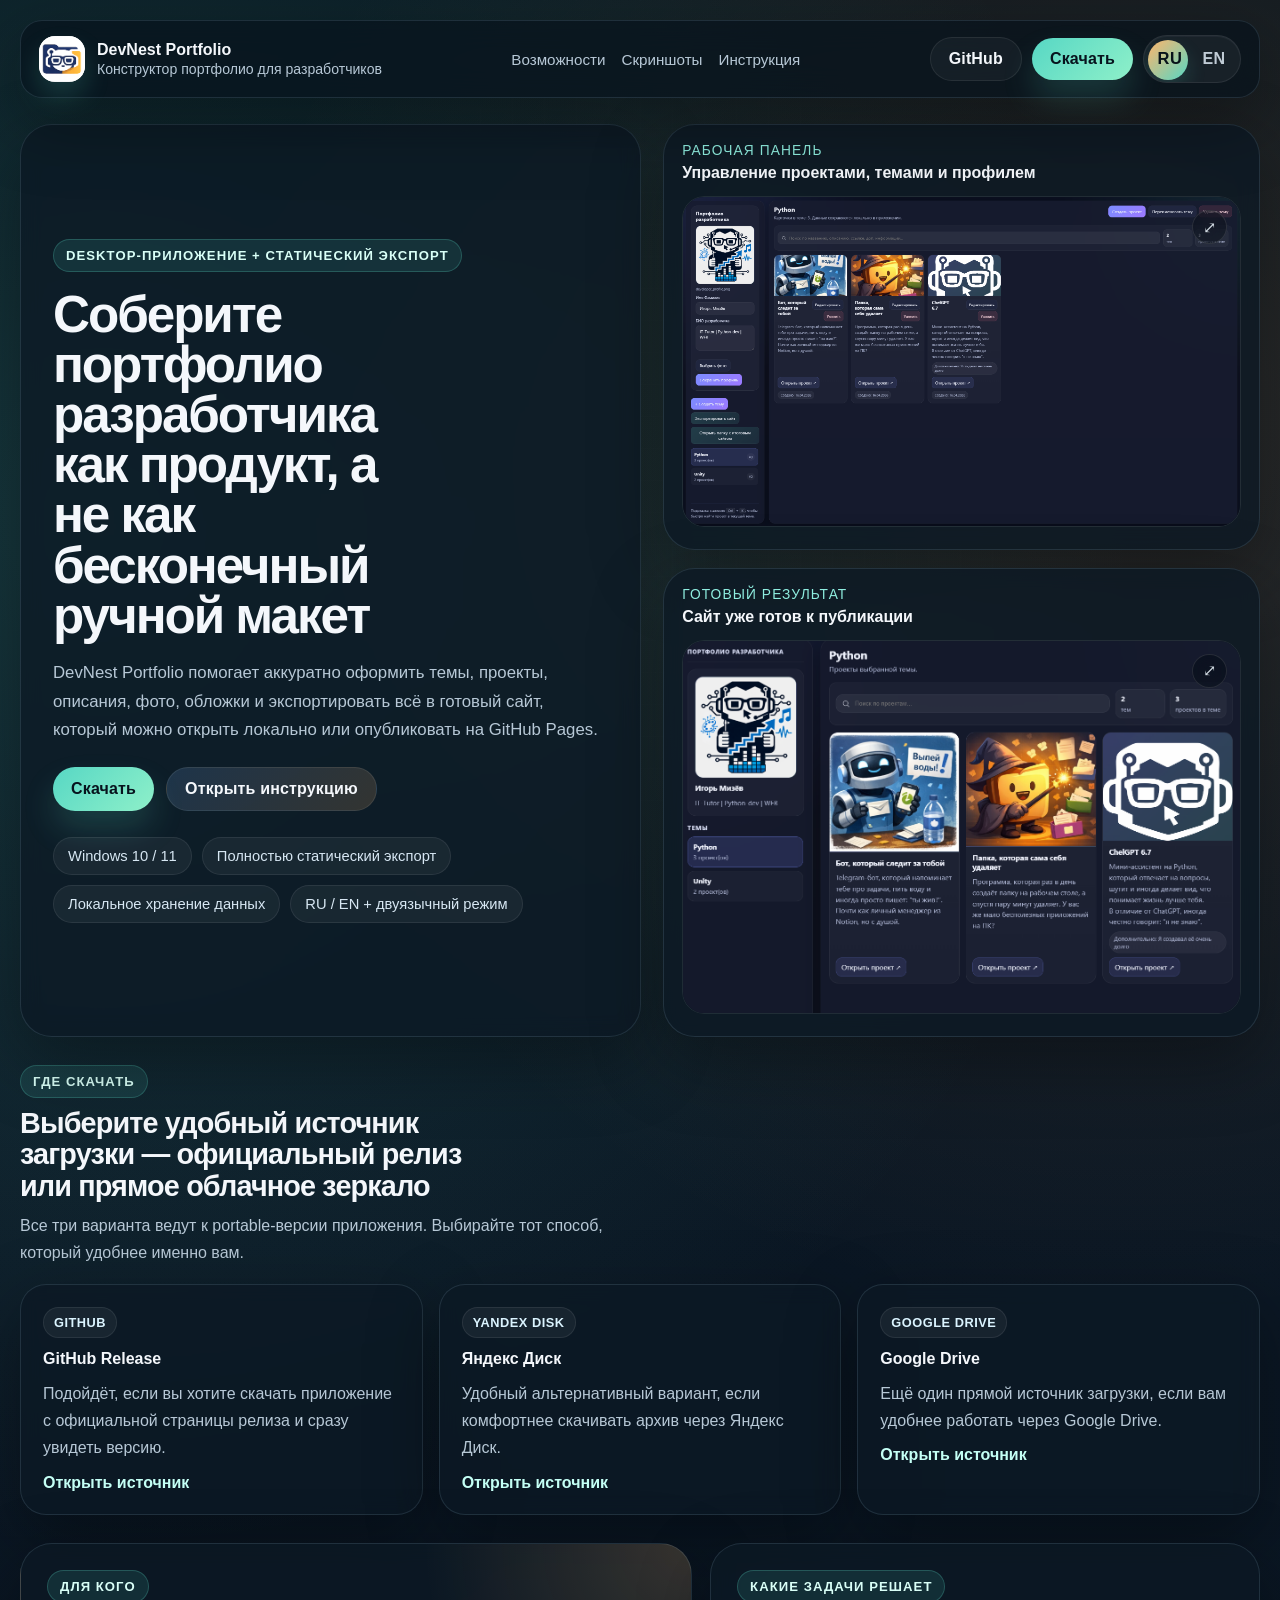
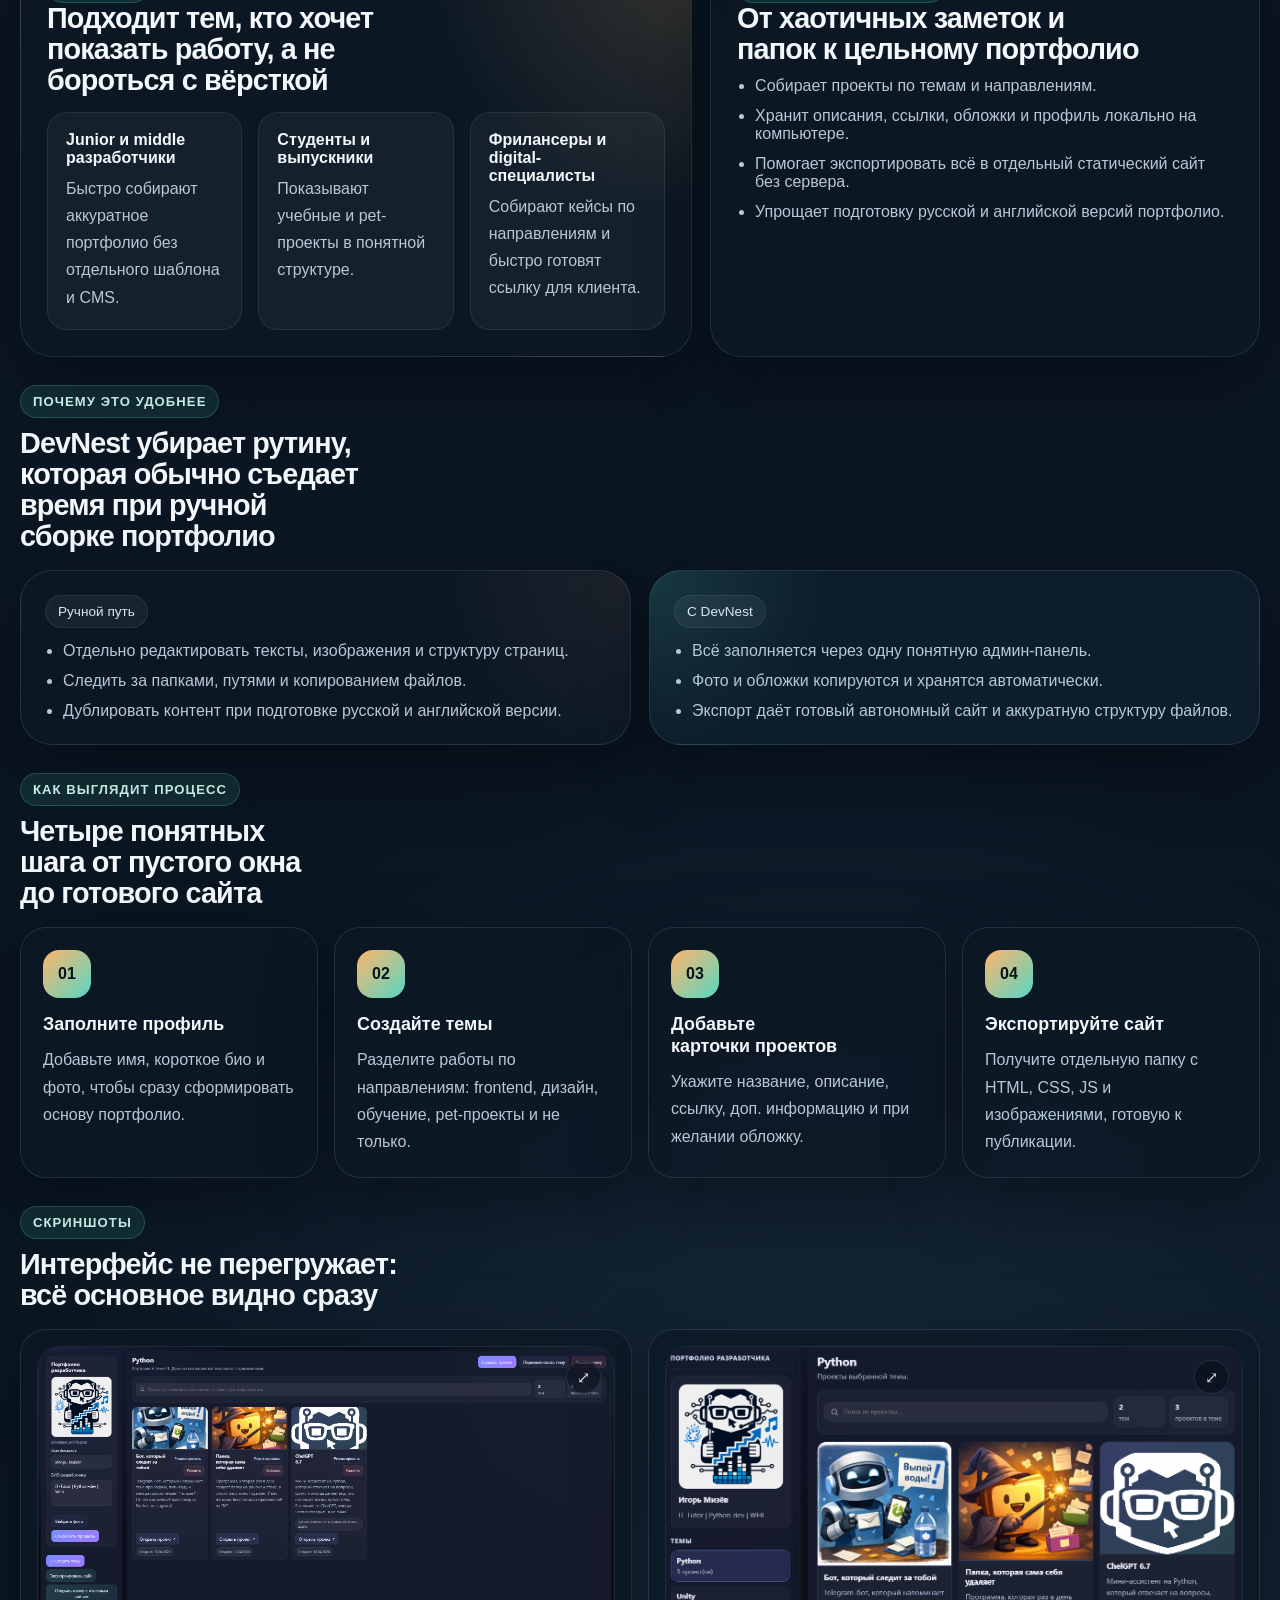
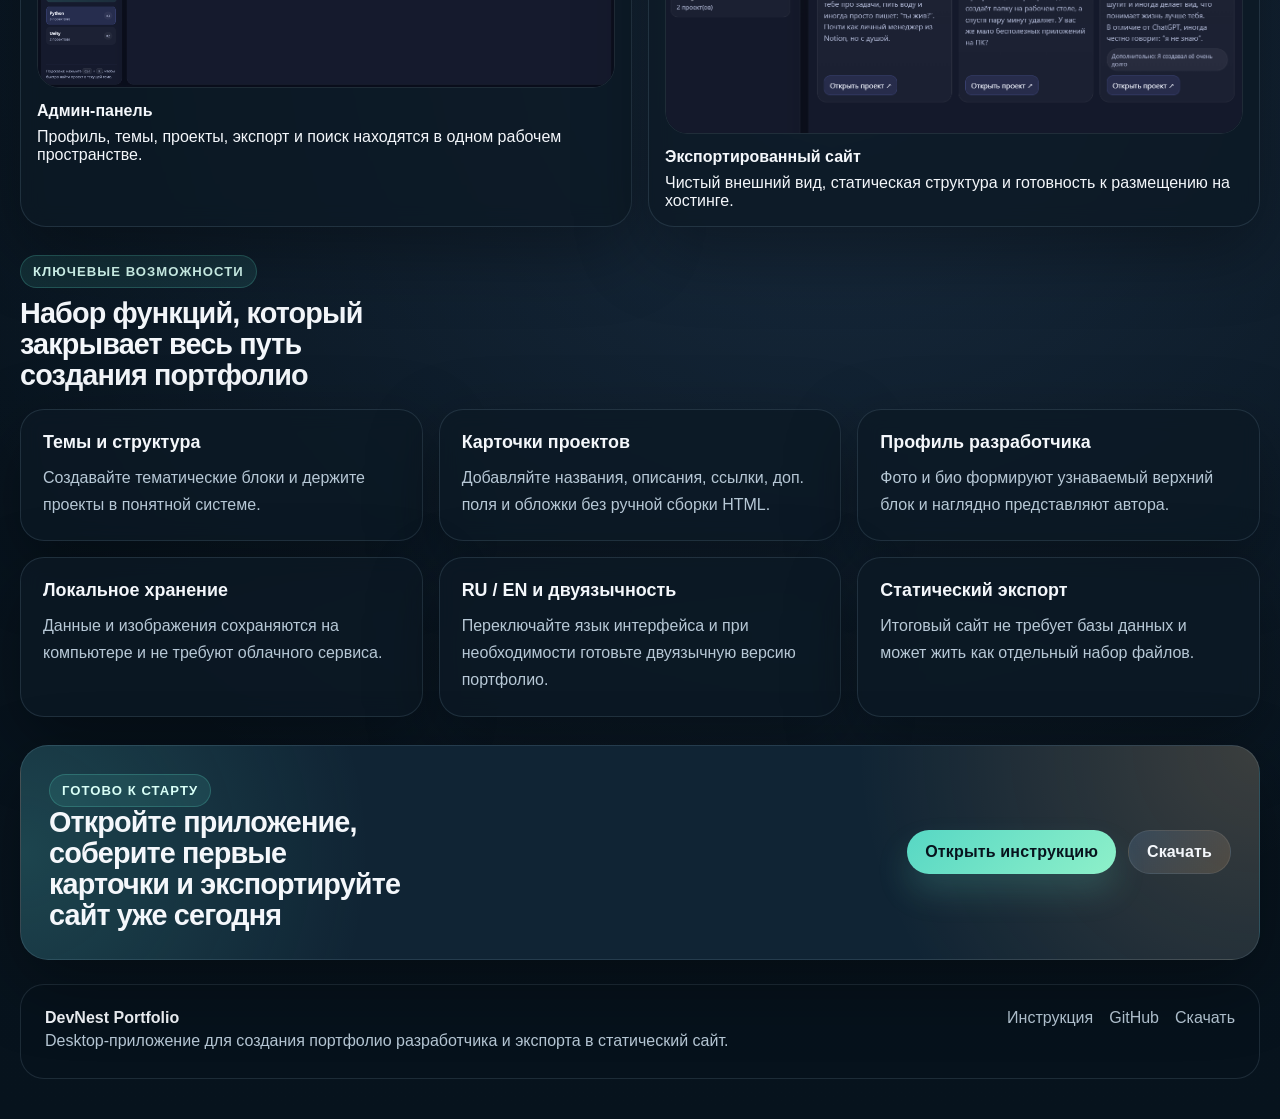
==== commit 306fc833: "update mobile menu" ====
--- a/index.html
+++ b/index.html
@@ -15,8 +15,8 @@
   </head>
   <body data-page="home">
     <div class="site-shell">
-      <header class="topbar">
-        <a class="brand" href="./index.html">
+      <header class="topbar" data-mobile-menu>
+        <div class="brand">
           <span class="brand__mark">
             <img src="./assets/images/logo.png" alt="DevNest Portfolio logo" />
           </span>
@@ -24,11 +24,10 @@
             <strong>DevNest Portfolio</strong>
             <span data-i18n="common.brandTag">Конструктор портфолио для разработчиков</span>
           </span>
-        </a>
+        </div>
 
         <nav class="nav">
           <a href="#features" data-i18n="common.navFeatures">Возможности</a>
-          <a href="#workflow" data-i18n="common.navWorkflow">Процесс</a>
           <a href="#screens" data-i18n="common.navScreens">Скриншоты</a>
           <a href="./guide.html" data-i18n="common.navGuide">Инструкция</a>
         </nav>
--- a/assets/styles.css
+++ b/assets/styles.css
@@ -80,6 +80,7 @@
   align-items:center;
   gap:12px;
   min-width:0;
+  cursor:default;
 }
 
 .brand__mark{
@@ -1097,6 +1098,24 @@
     padding-top:14px;
   }
 
+  .topbar{
+    width:100%;
+    max-width:calc(100vw - 20px);
+    max-height:420px;
+    transform-origin:top right;
+    transition:
+      width .42s cubic-bezier(.22,.8,.24,1),
+      height .42s cubic-bezier(.22,.8,.24,1),
+      max-height .42s cubic-bezier(.22,.8,.24,1),
+      padding .42s cubic-bezier(.22,.8,.24,1),
+      border-radius .42s cubic-bezier(.22,.8,.24,1),
+      background .28s ease,
+      box-shadow .28s ease,
+      transform .42s cubic-bezier(.22,.8,.24,1),
+      opacity .28s ease;
+    will-change:width, height, transform;
+  }
+
   .topbar,
   .hero__actions,
   .cta-strip,
@@ -1109,6 +1128,77 @@
   .topbar__actions{
     width:100%;
     justify-content:flex-start;
+  }
+
+  .topbar.is-mobile-collapsed,
+  .topbar.is-mobile-expanded{
+    position:fixed;
+    z-index:90;
+    top:12px;
+    right:10px;
+  }
+
+  .topbar.is-mobile-collapsed{
+    left:auto;
+    width:58px;
+    height:58px;
+    max-height:58px;
+    padding:6px;
+    gap:0;
+    align-items:center;
+    border-radius:18px;
+    overflow:hidden;
+    cursor:pointer;
+    background:rgba(8,18,28,.84);
+    box-shadow:0 18px 46px rgba(0,0,0,.34);
+    transform:translateY(0) scale(.98);
+  }
+
+  .topbar.is-mobile-expanded{
+    left:10px;
+    width:calc(100vw - 20px);
+    max-width:calc(100vw - 20px);
+    height:auto;
+    max-height:80vh;
+    overflow:hidden;
+    cursor:default;
+    transform:translateY(0) scale(1);
+  }
+
+  .topbar.is-mobile-collapsed .brand{
+    gap:0;
+    pointer-events:none;
+  }
+
+  .topbar.is-mobile-collapsed .brand__mark{
+    width:46px;
+    height:46px;
+    border-radius:14px;
+    box-shadow:none;
+  }
+
+  .topbar.is-mobile-collapsed .brand__text,
+  .topbar.is-mobile-collapsed .nav,
+  .topbar.is-mobile-collapsed .topbar__actions{
+    width:0;
+    max-height:0;
+    margin:0;
+    opacity:0;
+    pointer-events:none;
+    overflow:hidden;
+    transform:translateY(-8px) scale(.96);
+  }
+
+  .brand__text,
+  .nav,
+  .topbar__actions{
+    max-height:180px;
+    opacity:1;
+    transform:translateY(0) scale(1);
+    transition:
+      opacity .24s ease,
+      transform .32s cubic-bezier(.22,.8,.24,1),
+      max-height .32s cubic-bezier(.22,.8,.24,1);
   }
 
   .section-grid,
